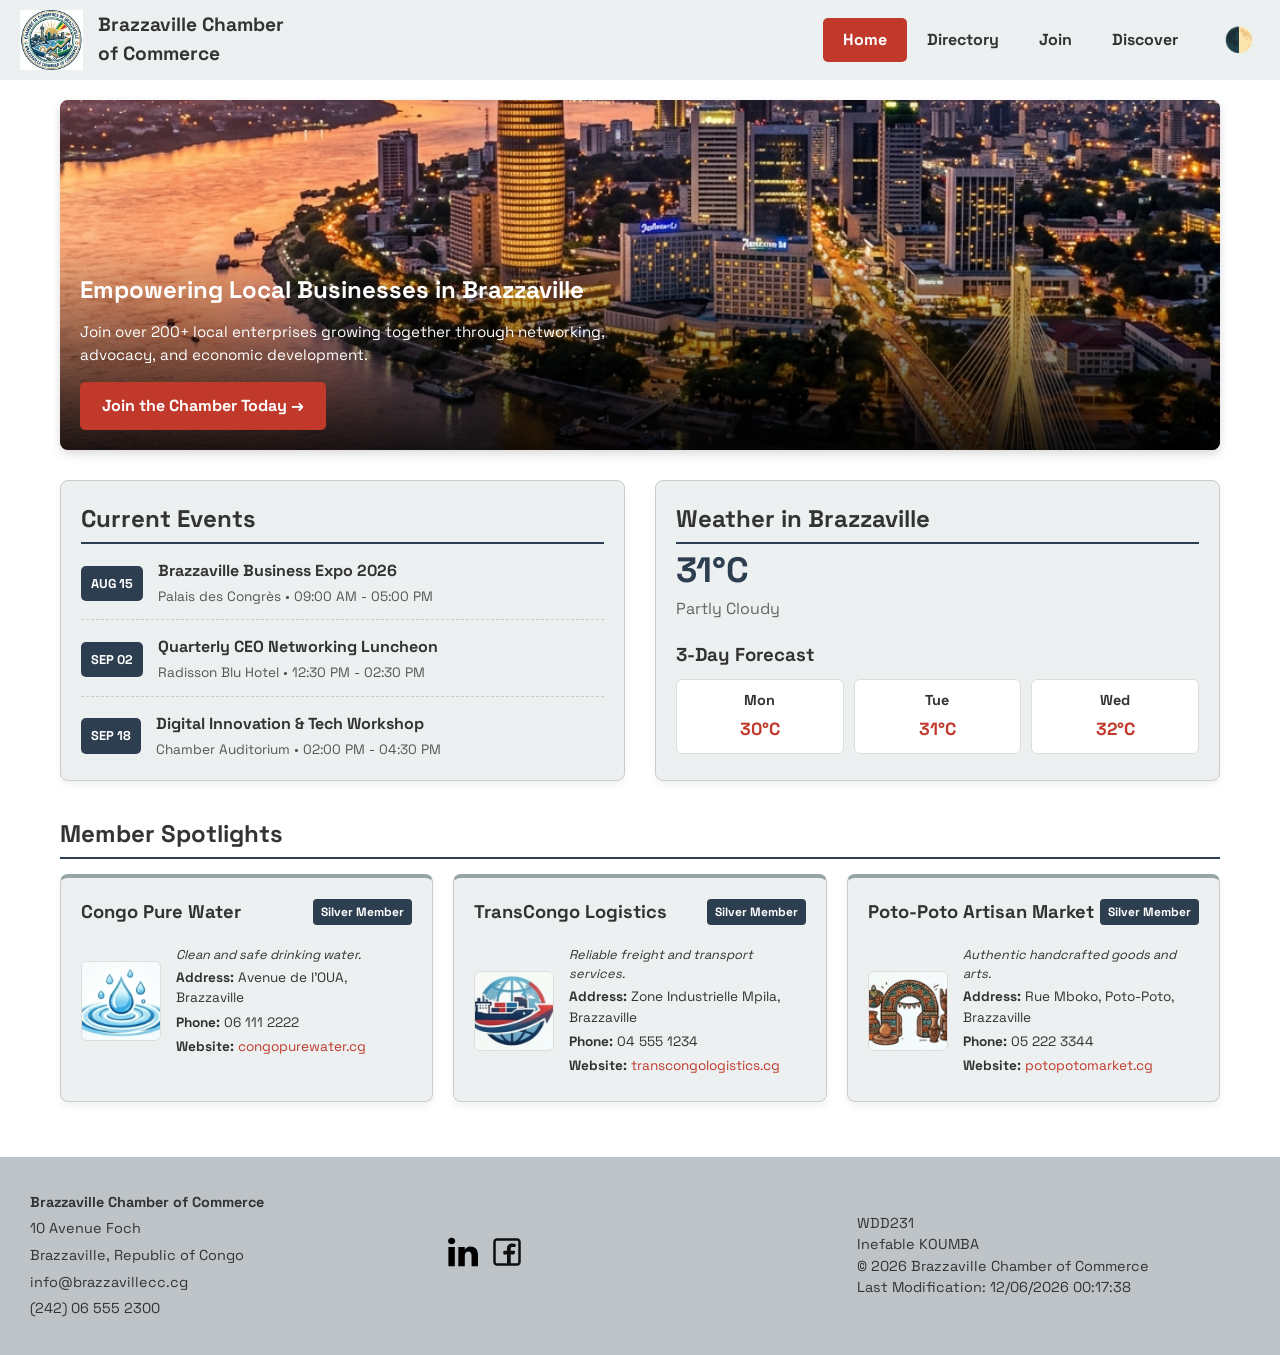
==== chamber/index.html @ 43e318ee "feat: implement home page with dynamic content, weather, and membership form functionality" ====
<!DOCTYPE html>
<html lang="en">

<head>
    <meta charset="UTF-8">
    <meta name="viewport" content="width=device-width, initial-scale=1.0">
    <title>Brazzaville Chamber of Commerce - Home</title>
    <meta name="description"
        content="Welcome to the Brazzaville Chamber of Commerce. Connecting local businesses, driving economic growth, and building community in Congo.">
    <meta name="author" content="Inefable KOUMBA">

    <link rel="icon" href="images/favicon.png" type="image/png">

    <meta property="og:type" content="website">
    <meta property="og:url" content="https://inefablekoumba.github.io/wdd231/chamber/index.html">
    <meta property="og:title" content="Brazzaville Chamber of Commerce - Home">
    <meta property="og:description"
        content="Connecting businesses and driving economic growth in Brazzaville, Republic of Congo.">
    <meta property="og:image" content="https://inefablekoumba.github.io/wdd231/chamber/images/logo.png">

    <link rel="stylesheet" href="styles/normalize.css">
    <link rel="stylesheet" href="styles/small.css">
    <link rel="stylesheet" href="styles/larger.css">

    <link rel="preconnect" href="https://fonts.googleapis.com">
    <link rel="preconnect" href="https://fonts.gstatic.com" crossorigin>
    <link href="https://fonts.googleapis.com/css2?family=Space+Grotesk:wght@400;700&display=swap" rel="stylesheet">

    <script src="scripts/main.js" defer></script>
    <script src="scripts/home.js" defer></script>
</head>

<body>
    <header>
        <div class="logo-container">
            <img src="images/logo.png" alt="Brazzaville Chamber Logo" width="60" height="60">
            <span class="site-title">Brazzaville Chamber<br>of Commerce</span>
        </div>
        <div class="header-actions">
            <button id="dark-mode-btn" aria-label="Toggle Dark Mode">🌓</button>
            <button id="menu-btn" aria-label="Menu">☰</button>
        </div>
        <nav>
            <ul>
                <li><a href="index.html" class="active">Home</a></li>
                <li><a href="directory.html">Directory</a></li>
                <li><a href="join.html">Join</a></li>
                <li><a href="#">Discover</a></li>
            </ul>
        </nav>
    </header>

    <main>
        <section class="hero-container">
            <img src="images/hero.webp" alt="Brazzaville Skyline and Congo River" class="hero-img" width="1200"
                height="600">
            <div class="hero-cta-box">
                <h2>Empowering Local Businesses in Brazzaville</h2>
                <p>Join over 200+ local enterprises growing together through networking, advocacy, and economic
                    development.</p>
                <a href="join.html" class="cta-button">Join the Chamber Today &rarr;</a>
            </div>
        </section>

        <div class="home-grid">

            <section class="home-card events-card">
                <h2>Current Events</h2>
                <ul class="events-list">
                    <li>
                        <span class="event-date">AUG 15</span>
                        <div class="event-info">
                            <h3>Brazzaville Business Expo 2026</h3>
                            <p>Palais des Congrès • 09:00 AM - 05:00 PM</p>
                        </div>
                    </li>
                    <li>
                        <span class="event-date">SEP 02</span>
                        <div class="event-info">
                            <h3>Quarterly CEO Networking Luncheon</h3>
                            <p>Radisson Blu Hotel • 12:30 PM - 02:30 PM</p>
                        </div>
                    </li>
                    <li>
                        <span class="event-date">SEP 18</span>
                        <div class="event-info">
                            <h3>Digital Innovation & Tech Workshop</h3>
                            <p>Chamber Auditorium • 02:00 PM - 04:30 PM</p>
                        </div>
                    </li>
                </ul>
            </section>

            <section class="home-card weather-card">
                <h2>Weather in Brazzaville</h2>
                <div class="weather-current">
                    <img id="weather-icon" src="" alt="" style="display:none;" width="64" height="64">
                    <div class="weather-temp-box">
                        <span id="current-temp" class="temp-display">--°C</span>
                        <span id="weather-desc" class="desc-display">Loading...</span>
                    </div>
                </div>

                <h3>3-Day Forecast</h3>
                <div id="forecast-container" class="forecast-grid">
                </div>
            </section>
        </div>

        <section class="spotlights-section">
            <h2>Member Spotlights</h2>
            <div id="spotlights-container" class="spotlights-grid">
            </div>
        </section>
    </main>

    <footer>
        <div class="footer-info">
            <p><strong>Brazzaville Chamber of Commerce</strong></p>
            <p>10 Avenue Foch</p>
            <p>Brazzaville, Republic of Congo</p>
            <p>info@brazzavillecc.cg</p>
            <p>(242) 06 555 2300</p>
        </div>

        <div class="social-links">
            <a target="_blank" href="https://www.linkedin.com/in/inefablekoumba">
                <img src="../images/linkedin.svg" alt="LinkedIn Logo" width="30" height="30">
            </a>
            <a target="_blank" href="https://www.facebook.com/InefableKoumba">
                <img src="../images/facebook.svg" alt="Facebook Logo" width="30" height="30">
            </a>
        </div>

        <div class="dev-info">
            <p>WDD231</p>
            <p>Inefable KOUMBA</p>
            <p>&copy; <span id="currentyear"></span> Brazzaville Chamber of Commerce</p>
            <p id="lastModified"></p>
        </div>
    </footer>
</body>

</html>
---- chamber/styles/small.css ----
:root {
  --primary-color: #2c3e50;
  --secondary-color: #ecf0f1;
  --accent-color: #c0392b;
  --text-dark: #333;
  --text-light: #fff;
  --bg-color: #fff;
  --footer-bg: #bdc3c7;
}

.dark-mode {
  --primary-color: #1a252f;
  --secondary-color: #34495e;
  --text-dark: #f0f0f0;
  --bg-color: #222;
  --footer-bg: #111;
}

body {
  font-family: "Space Grotesk", sans-serif;
  color: var(--text-dark);
  background-color: var(--bg-color);
  margin: 0;
  padding: 0;
}

header {
  display: flex;
  align-items: center;
  justify-content: space-between;
  background-color: var(--secondary-color);
  padding: 10px 20px;
  position: relative;
}

.logo-container {
  display: flex;
  align-items: center;
  gap: 15px;
}

.logo-container img {
  height: 60px;
  width: auto;
}

.logo-container .site-title {
  font-size: 1.2rem;
  margin: 0;
  font-weight: bold;
}

nav {
  display: none;
  position: absolute;
  top: 100%;
  left: 0;
  right: 0;
  width: 100%;
  background-color: var(--primary-color);
  z-index: 10;
}

nav.open {
  display: block;
}

nav ul {
  list-style: none;
  margin: 0;
  padding: 0;
  text-align: center;
}

nav li {
  border-bottom: 1px solid rgba(255, 255, 255, 0.1);
}

nav a {
  display: block;
  padding: 15px;
  color: var(--text-light);
  text-decoration: none;
  font-weight: bold;
}

nav a:hover {
  background-color: rgba(0, 0, 0, 0.2);
}

nav a.active {
  background-color: var(--accent-color);
  color: var(--text-light);
  font-weight: 900;
}

.header-actions {
  display: flex;
  align-items: center;
  gap: 15px;
}

#menu-btn {
  background: none;
  border: none;
  font-size: 2rem;
  cursor: pointer;
  color: var(--text-dark);
}

#dark-mode-btn {
  background: none;
  border: none;
  cursor: pointer;
  font-size: 1.5rem;
  color: var(--text-dark);
}

main {
  padding: 20px;
  max-width: 1200px;
  margin: 0 auto;
}

h2 {
  border-bottom: 2px solid var(--primary-color);
  padding-bottom: 5px;
}

.view-toggle {
  text-align: center;
  margin: 20px 0;
}

.view-toggle button {
  padding: 10px 20px;
  font-size: 1rem;
  background-color: var(--secondary-color);
  border: 1px solid #ccc;
  cursor: pointer;
  color: var(--text-dark);
}

.view-toggle button.active {
  background-color: var(--primary-color);
  color: var(--text-light);
}

#members-container {
  display: flex;
  flex-direction: column;
  gap: 20px;
}

.card {
  background-color: var(--secondary-color);
  border: 1px solid #ccc;
  border-radius: 5px;
  box-shadow: 0 4px 6px rgba(0, 0, 0, 0.1);
  overflow: hidden;
}

.card-top {
  text-align: center;
  border-bottom: 1px solid #ccc;
  padding: 15px;
}

.card-top h3 {
  margin: 0 0 5px 0;
}

.tagline {
  font-style: italic;
  font-size: 0.8rem;
  margin: 0;
}

.card-bottom {
  display: flex;
  align-items: center;
  padding: 15px;
  gap: 15px;
}

.card-bottom img {
  width: 100px;
  height: 100px;
  object-fit: cover;
  background-color: white;
  border: 1px solid #bbb;
  border-radius: 4px;
}

.card-info {
  text-align: left;
  font-size: 0.8rem;
}

.card-info p {
  margin: 5px 0;
}

.card-info a {
  color: var(--accent-color);
  text-decoration: none;
  word-break: break-all;
}

#members-container.list .card-bottom img {
  display: none;
}

footer {
  background-color: var(--footer-bg);
  text-align: center;
  padding: 20px;
  font-size: 0.9rem;
  color: var(--text-dark);
  font-family: "Space Grotesk", sans-serif;
}

.social-links {
  margin: 15px 0;
}

.social-links a {
  display: inline-block;
  margin: 0 5px;
}

.footer-info p {
  margin: 5px 0;
}

/* ==========================================================================
   Form & Join Page Styles
   ========================================================================== */
.join-layout {
  display: flex;
  flex-direction: column;
  gap: 30px;
}

.form-container {
  background-color: var(--secondary-color);
  padding: 20px;
  border-radius: 8px;
  border: 1px solid #ccc;
  box-shadow: 0 4px 6px rgba(0, 0, 0, 0.05);
}

#join-form {
  display: flex;
  flex-direction: column;
  gap: 15px;
}

#join-form label {
  display: flex;
  flex-direction: column;
  font-size: 0.95rem;
  font-weight: 500;
  gap: 6px;
}

.required-star {
  color: var(--accent-color);
}

#join-form input[type="text"],
#join-form input[type="email"],
#join-form input[type="tel"],
#join-form textarea {
  padding: 10px 12px;
  font-family: inherit;
  font-size: 1rem;
  border: 1px solid #aaa;
  border-radius: 4px;
  background-color: var(--bg-color);
  color: var(--text-dark);
  transition: border-color 0.2s, box-shadow 0.2s;
}

#join-form input[type="text"]:focus,
#join-form input[type="email"]:focus,
#join-form input[type="tel"]:focus,
#join-form textarea:focus {
  outline: none;
  border-color: var(--primary-color);
  box-shadow: 0 0 0 3px rgba(44, 62, 80, 0.25);
}

#join-form input:invalid:focus {
  border-color: var(--accent-color);
  box-shadow: 0 0 0 3px rgba(192, 57, 43, 0.25);
}

.membership-selection {
  border: 1px solid #bbb;
  border-radius: 6px;
  padding: 15px;
  display: flex;
  flex-direction: column;
  gap: 10px;
  background-color: rgba(255, 255, 255, 0.5);
}

.dark-mode .membership-selection {
  background-color: rgba(0, 0, 0, 0.2);
}

.membership-selection legend {
  font-weight: bold;
  padding: 0 6px;
}

#join-form label.radio-label {
  flex-direction: row;
  align-items: center;
  font-weight: normal;
  cursor: pointer;
  gap: 10px;
}

#join-form label.radio-label input[type="radio"] {
  width: 18px;
  height: 18px;
  accent-color: var(--primary-color);
}

.submit-btn {
  background-color: var(--primary-color);
  color: var(--text-light);
  font-family: inherit;
  font-size: 1.1rem;
  font-weight: bold;
  padding: 14px 20px;
  border: none;
  border-radius: 5px;
  cursor: pointer;
  margin-top: 10px;
  transition: background-color 0.2s transform 0.1s;
}

.submit-btn:hover {
  background-color: var(--accent-color);
}

.submit-btn:active {
  transform: scale(0.99);
}

/* ==========================================================================
   Membership Cards & Initial Load Animation
   ========================================================================== */
.membership-cards-container {
  display: flex;
  flex-direction: column;
  gap: 20px;
}

@keyframes fadeInUp {
  from {
    opacity: 0;
    transform: translateY(25px);
  }
  to {
    opacity: 1;
    transform: translateY(0);
  }
}

.level-card {
  background-color: var(--secondary-color);
  border-left: 6px solid var(--primary-color);
  border-radius: 6px;
  padding: 20px;
  box-shadow: 0 4px 8px rgba(0, 0, 0, 0.08);
  animation: fadeInUp 0.7s ease-out forwards;
}

/* Stagger initial entrance animation */
.level-card:nth-child(1) { animation-delay: 0.1s; }
.level-card:nth-child(2) { animation-delay: 0.25s; }
.level-card:nth-child(3) { animation-delay: 0.4s; }
.level-card:nth-child(4) { animation-delay: 0.55s; }

.level-np { border-left-color: #7f8c8d; }
.level-bronze { border-left-color: #d35400; }
.level-silver { border-left-color: #7f8c8d; }
.level-gold { border-left-color: #f1c40f; }

.level-card h3 {
  margin: 0 0 5px 0;
  font-size: 1.25rem;
}

.card-badge {
  display: inline-block;
  font-size: 0.75rem;
  text-transform: uppercase;
  letter-spacing: 0.5px;
  font-weight: bold;
  background-color: var(--primary-color);
  color: var(--text-light);
  padding: 3px 8px;
  border-radius: 3px;
  margin-bottom: 10px;
}

.level-card p {
  margin: 5px 0 15px 0;
  font-size: 0.95rem;
  line-height: 1.4;
}

.open-modal-btn {
  color: var(--accent-color);
  font-weight: bold;
  text-decoration: none;
  font-size: 0.95rem;
  display: inline-block;
  transition: transform 0.2s;
}

.open-modal-btn:hover {
  transform: translateX(4px);
  text-decoration: underline;
}

/* ==========================================================================
   HTML Modals (<dialog>)
   ========================================================================== */
dialog.membership-dialog {
  border: none;
  border-radius: 8px;
  padding: 30px;
  max-width: 500px;
  width: 90%;
  box-shadow: 0 10px 25px rgba(0, 0, 0, 0.3);
  background-color: var(--bg-color);
  color: var(--text-dark);
  position: fixed;
  top: 50%;
  left: 50%;
  transform: translate(-50%, -50%);
  margin: 0;
}

dialog.membership-dialog::backdrop {
  background-color: rgba(0, 0, 0, 0.6);
  backdrop-filter: blur(3px);
}

.close-modal-btn {
  position: absolute;
  top: 15px;
  right: 15px;
  background: none;
  border: none;
  font-size: 1.8rem;
  line-height: 1;
  cursor: pointer;
  color: var(--text-dark);
}

.dialog-price {
  font-size: 1.1rem;
  color: var(--accent-color);
  margin-bottom: 15px;
}

dialog.membership-dialog ul {
  padding-left: 20px;
  margin: 10px 0;
}

dialog.membership-dialog li {
  margin-bottom: 8px;
  line-height: 1.4;
}

/* ==========================================================================
   Thank You Page Styles
   ========================================================================== */
.thankyou-wrapper {
  max-width: 700px;
  margin: 0 auto;
  text-align: center;
}

.thankyou-subtext {
  font-size: 1.1rem;
  margin-bottom: 30px;
}

.thankyou-card {
  background-color: var(--secondary-color);
  border: 1px solid #ccc;
  border-radius: 8px;
  padding: 25px;
  text-align: left;
  box-shadow: 0 4px 8px rgba(0,0,0,0.08);
}

.thankyou-card h2 {
  margin-top: 0;
  font-size: 1.3rem;
  border-bottom: 2px solid var(--primary-color);
  padding-bottom: 8px;
}

.results-list {
  display: grid;
  grid-template-columns: 1fr;
  gap: 12px;
  margin-top: 15px;
}

.results-list dt {
  font-weight: bold;
  color: var(--primary-color);
}

.dark-mode .results-list dt {
  color: #74b9ff;
}

.results-list dd {
  margin-left: 0;
  margin-bottom: 10px;
  font-size: 1rem;
  word-break: break-word;
}

.results-list dd.missing {
  color: #888;
  font-style: italic;
}

.return-home {
  margin-top: 30px;
}

.btn-primary {
  display: inline-block;
  background-color: var(--primary-color);
  color: var(--text-light);
  padding: 12px 24px;
  border-radius: 5px;
  text-decoration: none;
  font-weight: bold;
  transition: background-color 0.2s;
}

.btn-primary:hover {
  background-color: var(--accent-color);
}

/* ==========================================================================
   Home Landing Page (index.html) Styles
   ========================================================================== */
.hero-container {
  position: relative;
  overflow: hidden;
  border-radius: 8px;
  margin-bottom: 30px;
  box-shadow: 0 4px 10px rgba(0,0,0,0.15);
}

.hero-img {
  width: 100%;
  height: 350px;
  object-fit: cover;
  display: block;
}

.hero-cta-box {
  position: absolute;
  bottom: 0;
  left: 0;
  right: 0;
  background: linear-gradient(transparent, rgba(0, 0, 0, 0.85));
  color: #fff;
  padding: 25px 20px 20px 20px;
  text-align: left;
}

.hero-cta-box h2 {
  margin: 0 0 8px 0;
  font-size: 1.5rem;
  border-bottom: none;
  color: #fff;
}

.hero-cta-box p {
  margin: 0 0 15px 0;
  font-size: 0.95rem;
  max-width: 600px;
}

.cta-button {
  display: inline-block;
  background-color: var(--accent-color);
  color: #fff;
  padding: 12px 22px;
  border-radius: 5px;
  text-decoration: none;
  font-weight: bold;
  font-size: 1rem;
  transition: background-color 0.2s, transform 0.1s;
}

.cta-button:hover {
  background-color: #e74c3c;
  transform: translateY(-2px);
}

.home-grid {
  display: flex;
  flex-direction: column;
  gap: 25px;
  margin-bottom: 35px;
}

.home-card {
  background-color: var(--secondary-color);
  border: 1px solid #ccc;
  border-radius: 8px;
  padding: 20px;
  box-shadow: 0 4px 6px rgba(0, 0, 0, 0.05);
}

/* Events List */
.events-list {
  list-style: none;
  padding: 0;
  margin: 15px 0 0 0;
  display: flex;
  flex-direction: column;
  gap: 15px;
}

.events-list li {
  display: flex;
  align-items: center;
  gap: 15px;
  border-bottom: 1px dashed #ccc;
  padding-bottom: 12px;
}

.events-list li:last-child {
  border-bottom: none;
  padding-bottom: 0;
}

.event-date {
  background-color: var(--primary-color);
  color: var(--text-light);
  font-weight: bold;
  font-size: 0.8rem;
  padding: 8px 10px;
  border-radius: 5px;
  text-align: center;
  min-width: 60px;

}

.event-info h3 {
  margin: 0 0 4px 0;
  font-size: 1rem;
}

.event-info p {
  margin: 0;
  font-size: 0.85rem;
  color: #555;
}

.dark-mode .event-info p {
  color: #aaa;
}

/* Weather Section */
.weather-current {
  display: flex;
  align-items: center;
  gap: 15px;
  margin-bottom: 20px;
}

.temp-display {
  font-size: 2.2rem;
  font-weight: bold;
  display: block;
  color: var(--primary-color);
}

.dark-mode .temp-display {
  color: #74b9ff;
}

.desc-display {
  font-size: 1rem;
  color: #666;
}

.dark-mode .desc-display {
  color: #ccc;
}

.forecast-grid {
  display: grid;
  grid-template-columns: repeat(3, 1fr);
  gap: 10px;
  text-align: center;
  margin-top: 10px;
}

.forecast-day {
  background-color: var(--bg-color);
  border: 1px solid #ddd;
  border-radius: 6px;
  padding: 10px;
  display: flex;
  flex-direction: column;
  gap: 5px;
}

.day-name {
  font-weight: bold;
  font-size: 0.9rem;
}

.day-temp {
  font-size: 1.1rem;
  color: var(--accent-color);
  font-weight: bold;
}

/* Spotlights Section */
.spotlights-section {
  margin-bottom: 35px;
}

.spotlights-grid {
  display: grid;
  grid-template-columns: 1fr;
  gap: 20px;
  margin-top: 15px;
}

.spotlight-card {
  background-color: var(--secondary-color);
  border: 1px solid #ccc;
  border-radius: 8px;
  padding: 20px;
  box-shadow: 0 4px 8px rgba(0,0,0,0.06);
}

.spotlight-card.spotlight-gold {
  border-top: 4px solid #f1c40f;
}

.spotlight-card.spotlight-silver {
  border-top: 4px solid #95a5a6;
}

.spotlight-header {
  display: flex;
  justify-content: space-between;
  align-items: center;
  margin-bottom: 15px;
}

.spotlight-header h3 {
  margin: 0;
  font-size: 1.15rem;
}

.spotlight-badge {
  font-size: 0.75rem;
  font-weight: bold;
  padding: 4px 8px;
  border-radius: 4px;
  background-color: var(--primary-color);
  color: var(--text-light);
}

.spotlight-body {
  display: flex;
  gap: 15px;
  align-items: center;
}

.spotlight-body img {
  border-radius: 6px;
  background-color: #fff;
  border: 1px solid #ddd;
  object-fit: cover;
}

.spotlight-details {
  font-size: 0.85rem;
}

.spotlight-details p {
  margin: 4px 0;
}

.spotlight-details a {
  color: var(--accent-color);
  text-decoration: none;
}
---- chamber/styles/larger.css ----
@media (min-width: 768px) {
  header {
    flex-direction: row;
    justify-content: flex-end;
    gap: 20px;
  }

  .logo-container {
    margin-right: auto;
  }

  #menu-btn {
    display: none;
  }

  .header-actions {
    order: 2;
  }

  nav {
    display: block !important;
    background-color: transparent;
    position: static;
    width: auto;
    order: 1;
  }

  nav ul {
    display: flex;
    justify-content: flex-end;
  }

  nav li {
    border-bottom: none;
  }

  nav a {
    color: var(--text-dark);
    padding: 10px 20px;
    border-radius: 5px;
  }

  .dark-mode nav a {
    color: var(--text-light);
  }

  nav a:hover {
    background-color: var(--primary-color);
    color: var(--text-light);
  }

  nav a.active {
    background-color: var(--accent-color);
    color: var(--text-light);
    font-weight: 900;
  }

  #members-container {
    display: grid;
    grid-template-columns: repeat(auto-fit, minmax(300px, 1fr));
    gap: 20px;
  }

  #members-container.list {
    display: flex;
    flex-direction: column;
  }

  footer {
    display: flex;
    justify-content: space-around;
    align-items: center;
    flex-wrap: wrap;
    text-align: left;
  }

  .footer-info,
  .social-links,
  .dev-info {
    flex: 1;
    min-width: 250px;
    padding: 10px;
  }

  /* Join Page Layout - Large Screens */
  .join-layout {
    display: grid;
    grid-template-columns: 3fr 2fr;
    gap: 40px;
    align-items: start;
  }

  /* Home Page Layout - Large Screens */
  .home-grid {
    display: grid;
    grid-template-columns: 1fr 1fr;
    gap: 30px;
  }

  .spotlights-grid {
    grid-template-columns: repeat(auto-fit, minmax(300px, 1fr));
  }
}
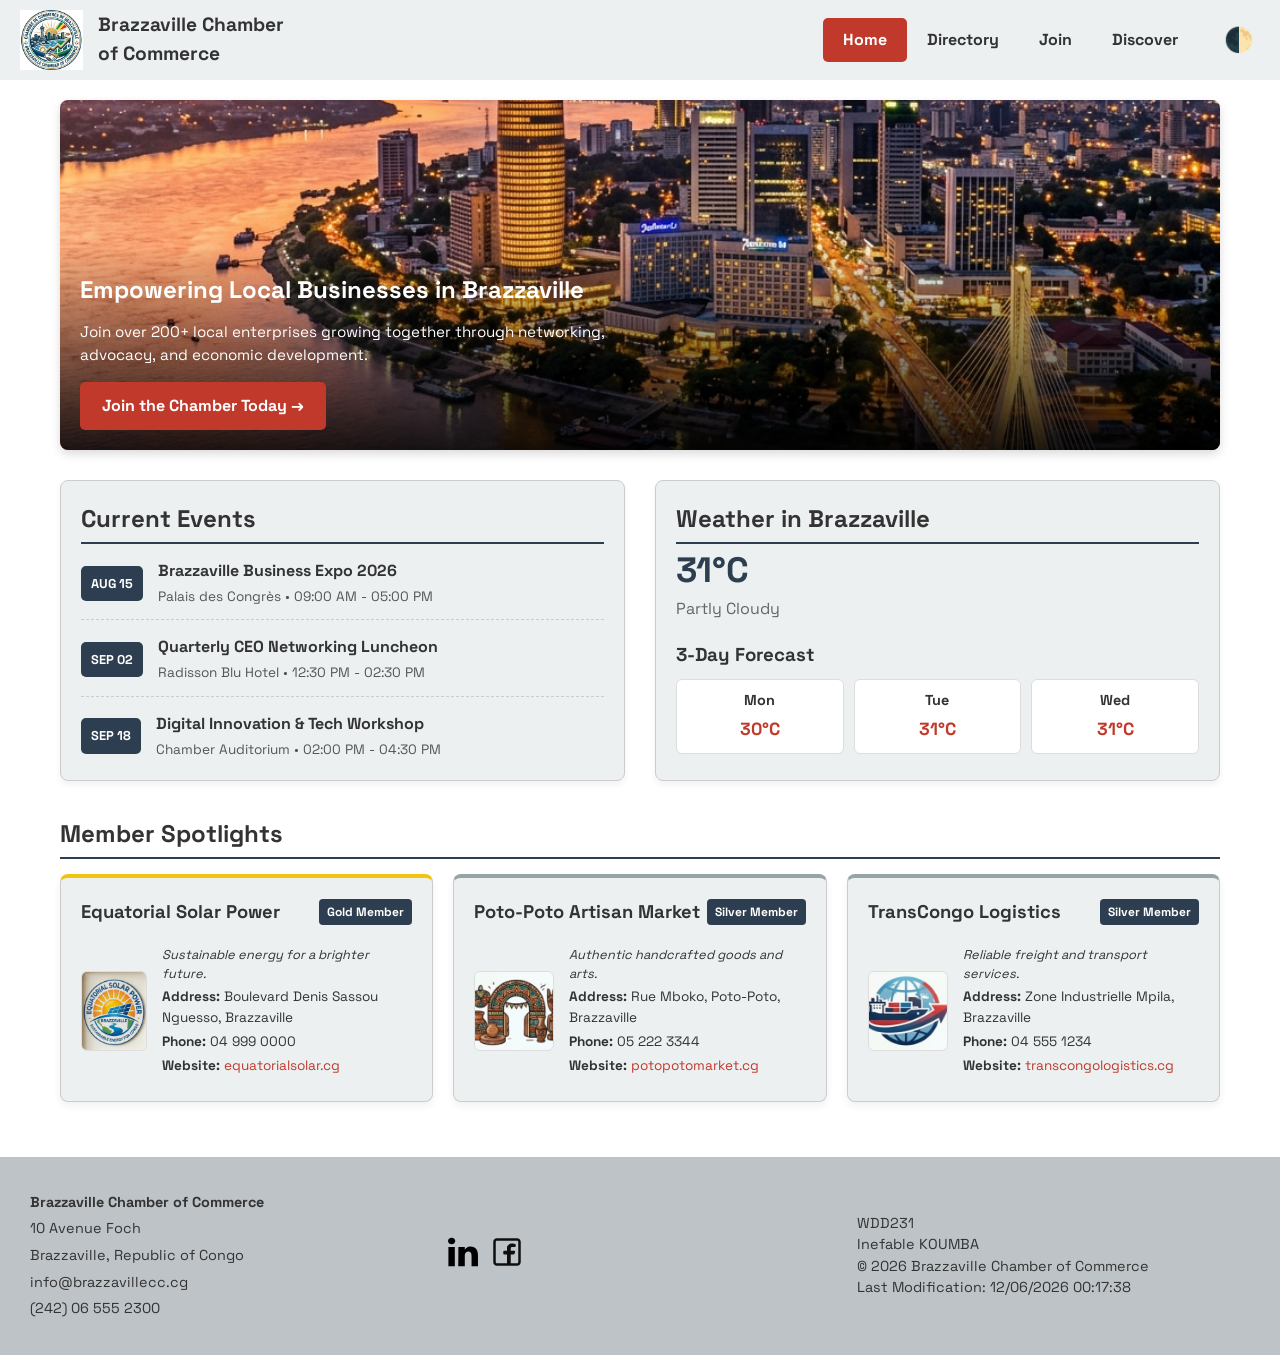
==== commit f8b2f506: "feat: implement discover page with dynamic gallery, responsive grid styling, and supporting data ass" ====
--- a/chamber/index.html
+++ b/chamber/index.html
@@ -45,7 +45,7 @@
                 <li><a href="index.html" class="active">Home</a></li>
                 <li><a href="directory.html">Directory</a></li>
                 <li><a href="join.html">Join</a></li>
-                <li><a href="#">Discover</a></li>
+                <li><a href="discover.html">Discover</a></li>
             </ul>
         </nav>
     </header>
--- a/chamber/styles/small.css
+++ b/chamber/styles/small.css
@@ -814,4 +814,141 @@
   text-decoration: none;
 }
 
-
+/* ==========================================================================
+   Discover Page Styles (Small Screen: 320px - 640px)
+   ========================================================================== */
+.visit-banner {
+  background-color: var(--primary-color);
+  color: var(--text-light);
+  padding: 12px 20px;
+  border-radius: 6px;
+  margin-bottom: 20px;
+  display: flex;
+  justify-content: space-between;
+  align-items: center;
+  box-shadow: 0 4px 6px rgba(0, 0, 0, 0.1);
+}
+
+.visit-banner p {
+  margin: 0;
+  font-weight: 500;
+  font-size: 0.95rem;
+}
+
+#close-banner-btn {
+  background: none;
+  border: none;
+  color: var(--text-light);
+  font-size: 1.2rem;
+  cursor: pointer;
+  padding: 0 6px;
+}
+
+.sidebar-info {
+  background-color: var(--secondary-color);
+  border: 1px solid #ccc;
+  border-radius: 6px;
+  padding: 18px;
+  margin-bottom: 25px;
+}
+
+.sidebar-info h2 {
+  margin-top: 0;
+  font-size: 1.2rem;
+  border-bottom: 2px solid var(--primary-color);
+  padding-bottom: 6px;
+}
+
+.sidebar-info p {
+  margin: 8px 0;
+  font-size: 0.9rem;
+}
+
+/* Grid Template Areas - Small Screen (Stacked Column) */
+.discover-grid {
+  display: grid;
+  gap: 20px;
+  grid-template-areas:
+    "card1"
+    "card2"
+    "card3"
+    "card4"
+    "card5"
+    "card6"
+    "card7"
+    "card8";
+}
+
+.card-1 { grid-area: card1; }
+.card-2 { grid-area: card2; }
+.card-3 { grid-area: card3; }
+.card-4 { grid-area: card4; }
+.card-5 { grid-area: card5; }
+.card-6 { grid-area: card6; }
+.card-7 { grid-area: card7; }
+.card-8 { grid-area: card8; }
+
+.discover-card {
+  background-color: var(--secondary-color);
+  border: 1px solid #ccc;
+  border-radius: 8px;
+  padding: 16px;
+  box-shadow: 0 4px 6px rgba(0, 0, 0, 0.08);
+  display: flex;
+  flex-direction: column;
+}
+
+.discover-card h2 {
+  font-size: 1.15rem;
+  margin: 0 0 12px 0;
+  border-bottom: 1px solid #ccc;
+  padding-bottom: 6px;
+}
+
+.discover-card figure {
+  margin: 0 0 12px 0;
+  overflow: hidden;
+  border-radius: 6px;
+}
+
+.discover-card figure img {
+  width: 100%;
+  height: auto;
+  display: block;
+  object-fit: cover;
+}
+
+.discover-card address {
+  font-style: normal;
+  font-size: 0.85rem;
+  color: var(--accent-color);
+  font-weight: bold;
+  margin-bottom: 8px;
+}
+
+.discover-card p {
+  margin: 0 0 15px 0;
+  font-size: 0.9rem;
+  line-height: 1.4;
+  flex-grow: 1;
+}
+
+.learn-more-btn {
+  background-color: var(--primary-color);
+  color: var(--text-light);
+  border: none;
+  padding: 10px 16px;
+  border-radius: 4px;
+  font-weight: bold;
+  cursor: pointer;
+  font-family: inherit;
+  transition: background-color 0.2s;
+  align-self: start;
+}
+
+.learn-more-btn:hover {
+  background-color: var(--accent-color);
+}
+
+
+
--- a/chamber/styles/larger.css
+++ b/chamber/styles/larger.css
@@ -100,6 +100,48 @@
   .spotlights-grid {
     grid-template-columns: repeat(auto-fit, minmax(300px, 1fr));
   }
+
+  /* ==========================================================================
+     Discover Page Layout (Medium Screens: 641px - 1024px & Large: 1025px+)
+     ========================================================================== */
+  .discover-main {
+    display: flex;
+    flex-direction: column;
+  }
+
+  /* Medium Screen Grid Template Areas (2-column layout) */
+  .discover-grid {
+    display: grid;
+    gap: 25px;
+    grid-template-areas:
+      "card1 card2"
+      "card3 card4"
+      "card5 card6"
+      "card7 card8";
+  }
+
+  /* Desktop Hover Effect on Gallery Images (not applied on small screens) */
+  .discover-card figure img {
+    transition: transform 0.4s ease, filter 0.4s ease, box-shadow 0.4s ease;
+  }
+
+  .discover-card figure img:hover {
+    transform: scale(1.06);
+    filter: brightness(1.1) contract(1.05);
+    box-shadow: 0 8px 16px rgba(0, 0, 0, 0.2);
+  }
+}
+
+/* Large Screen Viewport (1025px and above) */
+@media (min-width: 1025px) {
+  /* Large Screen Grid Template Areas (Custom 3-column / asymmetric layout) */
+  .discover-grid {
+    grid-template-areas:
+      "card1 card2 card3"
+      "card4 card5 card5"
+      "card6 card7 card8";
+  }
 }
 
 
+
